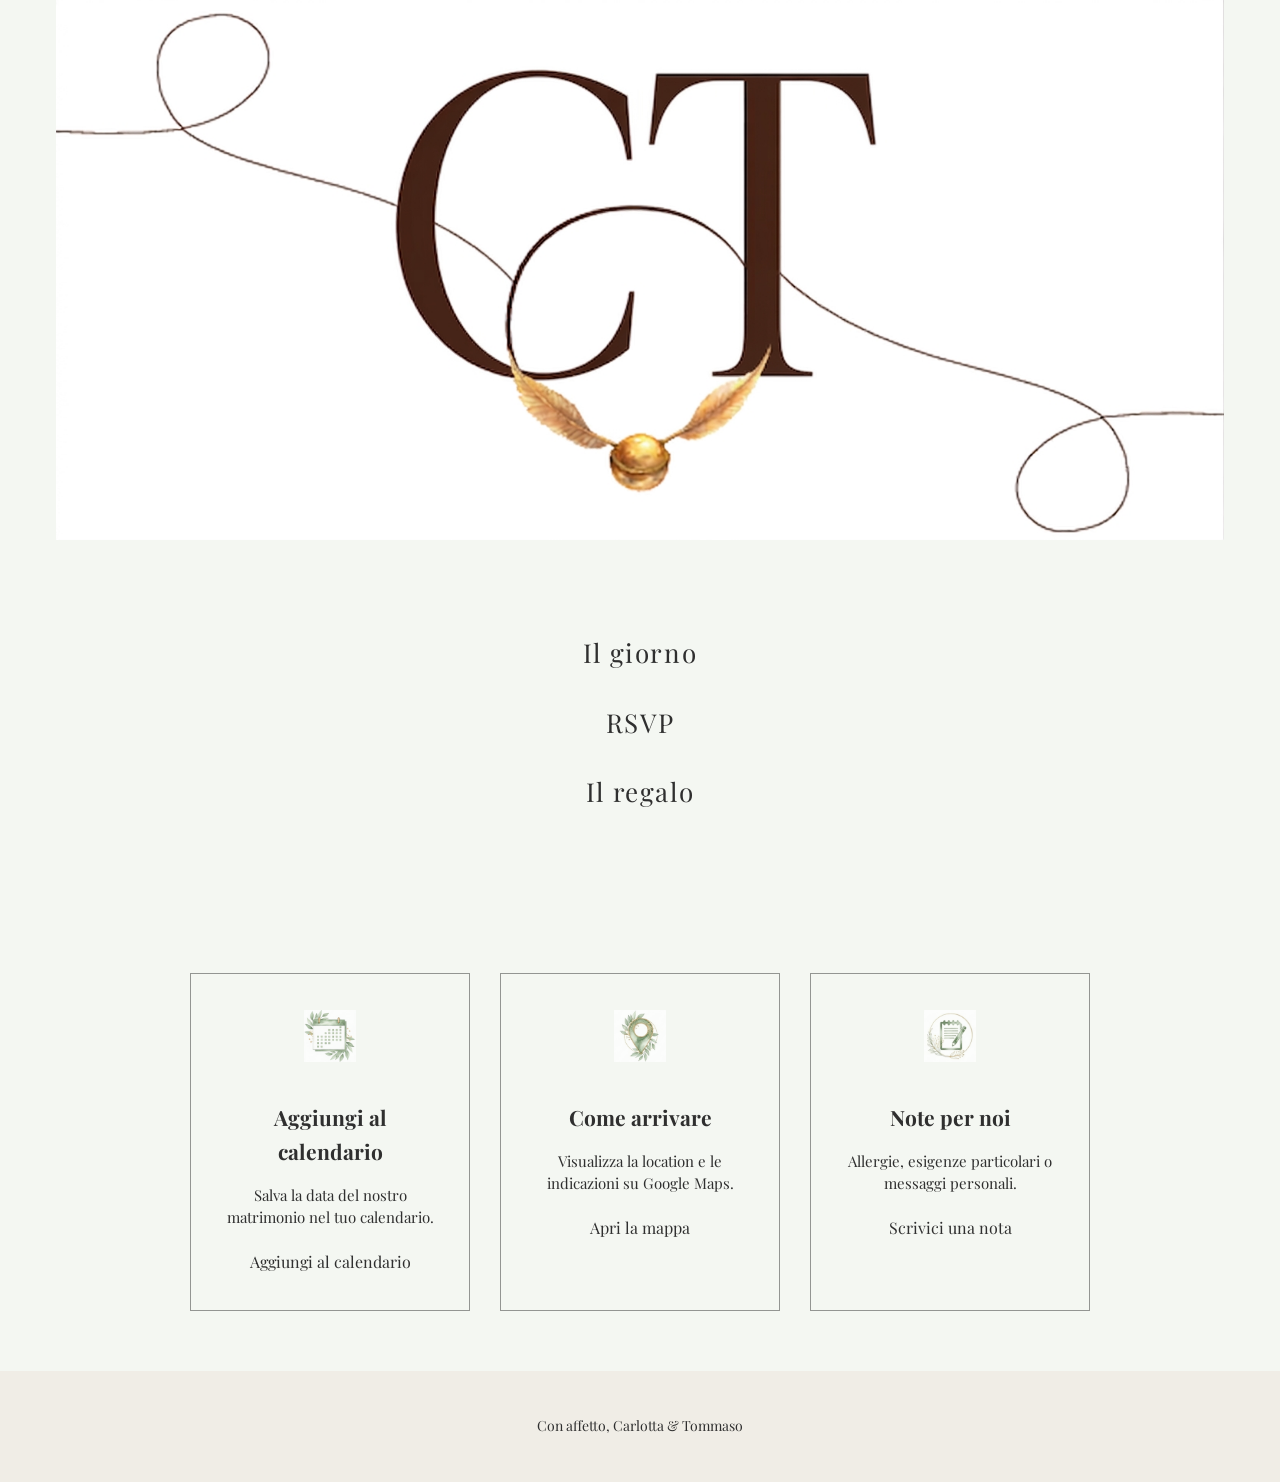
==== index.html @ 3ea98b72 "Update index.html" ====
<!DOCTYPE html>
<html lang="it">
<head>
  <meta charset="UTF-8">
  <title>Carlotta & Tommaso – Il nostro matrimonio</title>
  <link rel="preconnect" href="https://fonts.googleapis.com">
  <link rel="preconnect" href="https://fonts.gstatic.com" crossorigin>
  <link href="https://fonts.googleapis.com/css2?family=Playfair+Display:wght@400;500&display=swap" rel="stylesheet">
  <meta name="viewport" content="width=device-width, initial-scale=1.0">
  <link rel="stylesheet" href="style.css">
</head>
<body>

  <!-- INTESTAZIONE CON LOGO -->
  <header class="header">
    <img src="Logotemp.jpg" alt="Logo" class="header-image">
  </header>

  <!-- INDICE DEL SITO -->
  <main class="home-index">
    <nav>
      <ul>
        <li><a href="evento.html">Il giorno</a></li>
        <li><a href="rsvp.html">RSVP</a></li>
        <li><a href="regalo.html">Il regalo</a></li>
      </ul>
    </nav>
  </main>

  <section class="info-cards">
  <div class="card">
  <img src="calendario.png" alt="Calendario" class="card-icon">

  <h3>Aggiungi al calendario</h3>
  <p>Salva la data del nostro matrimonio nel tuo calendario.</p>
  <a href="matrimonio.ics" target="_blank" class="card-link">
    Aggiungi al calendario
  </a>
</div>

  <div class="card">
    <img src="luogo.png" alt="Mappa" class="card-icon">
    <h3>Come arrivare</h3>
    <p>Visualizza la location e le indicazioni su Google Maps.</p>
    <a href="https://maps.app.goo.gl/1LUDcCnYyGX7gxTK9" target="_blank" class="card-link">
      Apri la mappa
    </a>
  </div>

  <div class="card">
    <img src="nota.png" alt="Note" class="card-icon">
    <h3>Note per noi</h3>
    <p>
      Allergie, esigenze particolari o messaggi personali.
    </p>
    <a href="https://docs.google.com/forms/d/e/1FAIpQLSdIt-i0WMD_kgFpXxeflceKLCI9ovgzytCkhIRUDU4pPfE-tQ/viewform?usp=publish-editor" class="card-link">Scrivici una nota</a>
  </div>
</section>
  
  <!-- FOOTER -->
  <footer>
    <p>Con affetto, Carlotta & Tommaso</p>
  </footer>

</body>
</html>
---- style.css ----
/* RESET E BASE */
body {
  margin: 0;
  padding: 0;
  font-family: 'Playfair Display', serif;
  background-color: #f4f7f2;
  color: #2f2f2f;
  line-height: 1.6;
  text-align: center;
}

/* HEADER */
.header {
  margin: 0;
  padding-bottom: 32px;
  width: 100%;
}

/* IMMAGINE HEADER RESPONSIVE */
.header-image {
  display: block;
  width: 100%;
  height: auto;
  max-width: 100%;
  max-height: 60vh;
  object-fit: contain;
}

@media (max-width: 768px) {
  .header-image {
    max-height: 35vh;
  }
}

/* HOME INDEX */
.home-index {
  max-width: 600px;
  margin: 0 auto;
  padding: 32px 20px 72px;
}

.home-index ul {
  list-style: none;
  padding: 0;
  margin: 0;
}

.home-index li {
  margin: 28px 0;
}

.home-index a {
  font-size: 26px;
  text-decoration: none;
  color: #2f2f2f;
  letter-spacing: 1.6px;
  transition: color 0.2s ease, opacity 0.2s ease;
}

.home-index a:hover {
  opacity: 0.7;
  color: #7a6f5b;
}

/* INFO CARDS */
.info-cards {
  display: flex;
  justify-content: center;
  gap: 30px;
  padding: 60px 20px;
  max-width: 1000px;
  margin: 0 auto;
}

.card {
  background-color: #f4f7f2;
  border: 1px solid rgba(0, 0, 0, 0.4);
  padding: 36px 28px;
  max-width: 280px;
  box-sizing: border-box;
}

.card h3 {
  font-size: 21px;
  margin-bottom: 12px;
}

.card p {
  font-size: 15px;
  line-height: 1.5;
  margin-bottom: 20px;
}

.card-link {
  font-size: 16px;
  text-decoration: none;
  color: #2f2f2f;
}

.card-link:hover {
  color: #7a6f5b;
  text-decoration: underline;
}

/* ICONE */
.card-icon {
  width: 52px;
  margin-bottom: 12px;
  opacity: 0.75;
}

@media (max-width: 800px) {
  .info-cards {
    flex-direction: column;
    align-items: center;
  }
}

/* PAGINE INTERNE */
.page-header {
  padding: 20px;
}

.page-header a {
  font-size: 14px;
  text-decoration: none;
  color: #2f2f2f;
}

.page-header a:hover {
  text-decoration: underline;
}

.page-content {
  max-width: 700px;
  margin: 0 auto;
  padding: 48px 20px 80px;
}

.page-content h1 {
  font-size: 38px;
  margin-bottom: 48px;
}

/* EVENTO */
.event-section {
  margin-bottom: 56px;
}

.event-date {
  font-size: 20px;
  letter-spacing: 1px;
}

.event-section h2 {
  font-size: 26px;
}

/* RSVP */
.rsvp-box {
  margin-top: 48px;
}

.rsvp-box iframe {
  border: none;
  margin-top: 12px;
}

/* FOOTER */
footer {
  background-color: #f0ede6;
  padding: 30px 20px;
  font-size: 14px;
}

/* HEADER UNIFICATO */
.site-header {
  margin: 0;
  padding: 0;
  width: 100%;
}

.site-header a {
  display: block;
}

/* IMMAGINE HEADER */
.site-header img {
  display: block;
  width: 100%;
  height: auto;
  max-height: 60vh;
  object-fit: contain;
}

@media (max-width: 768px) {
  .site-header img {
    max-height: 35vh;
  }
}

/* FOOTER UNIFICATO */
.site-footer {
  background-color: #f4f7f2;
  padding: 32px 20px;
  font-size: 14px;
  text-align: center;
}

/* SEPARATORI ELEGANTI */
.divider {
  width: 60px;
  height: 1px;
  background-color: rgba(0, 0, 0, 0.08);
  margin: 48px auto;
}

/* EVENTO - RITMO MIGLIORATO */
.event-date {
  font-size: 20px;
  letter-spacing: 1px;
  margin-bottom: 48px;
}

.event-section h2 {
  font-size: 26px;
  margin-bottom: 16px;
}

.event-section p {
  font-size: 16px;
  line-height: 1.6;
}
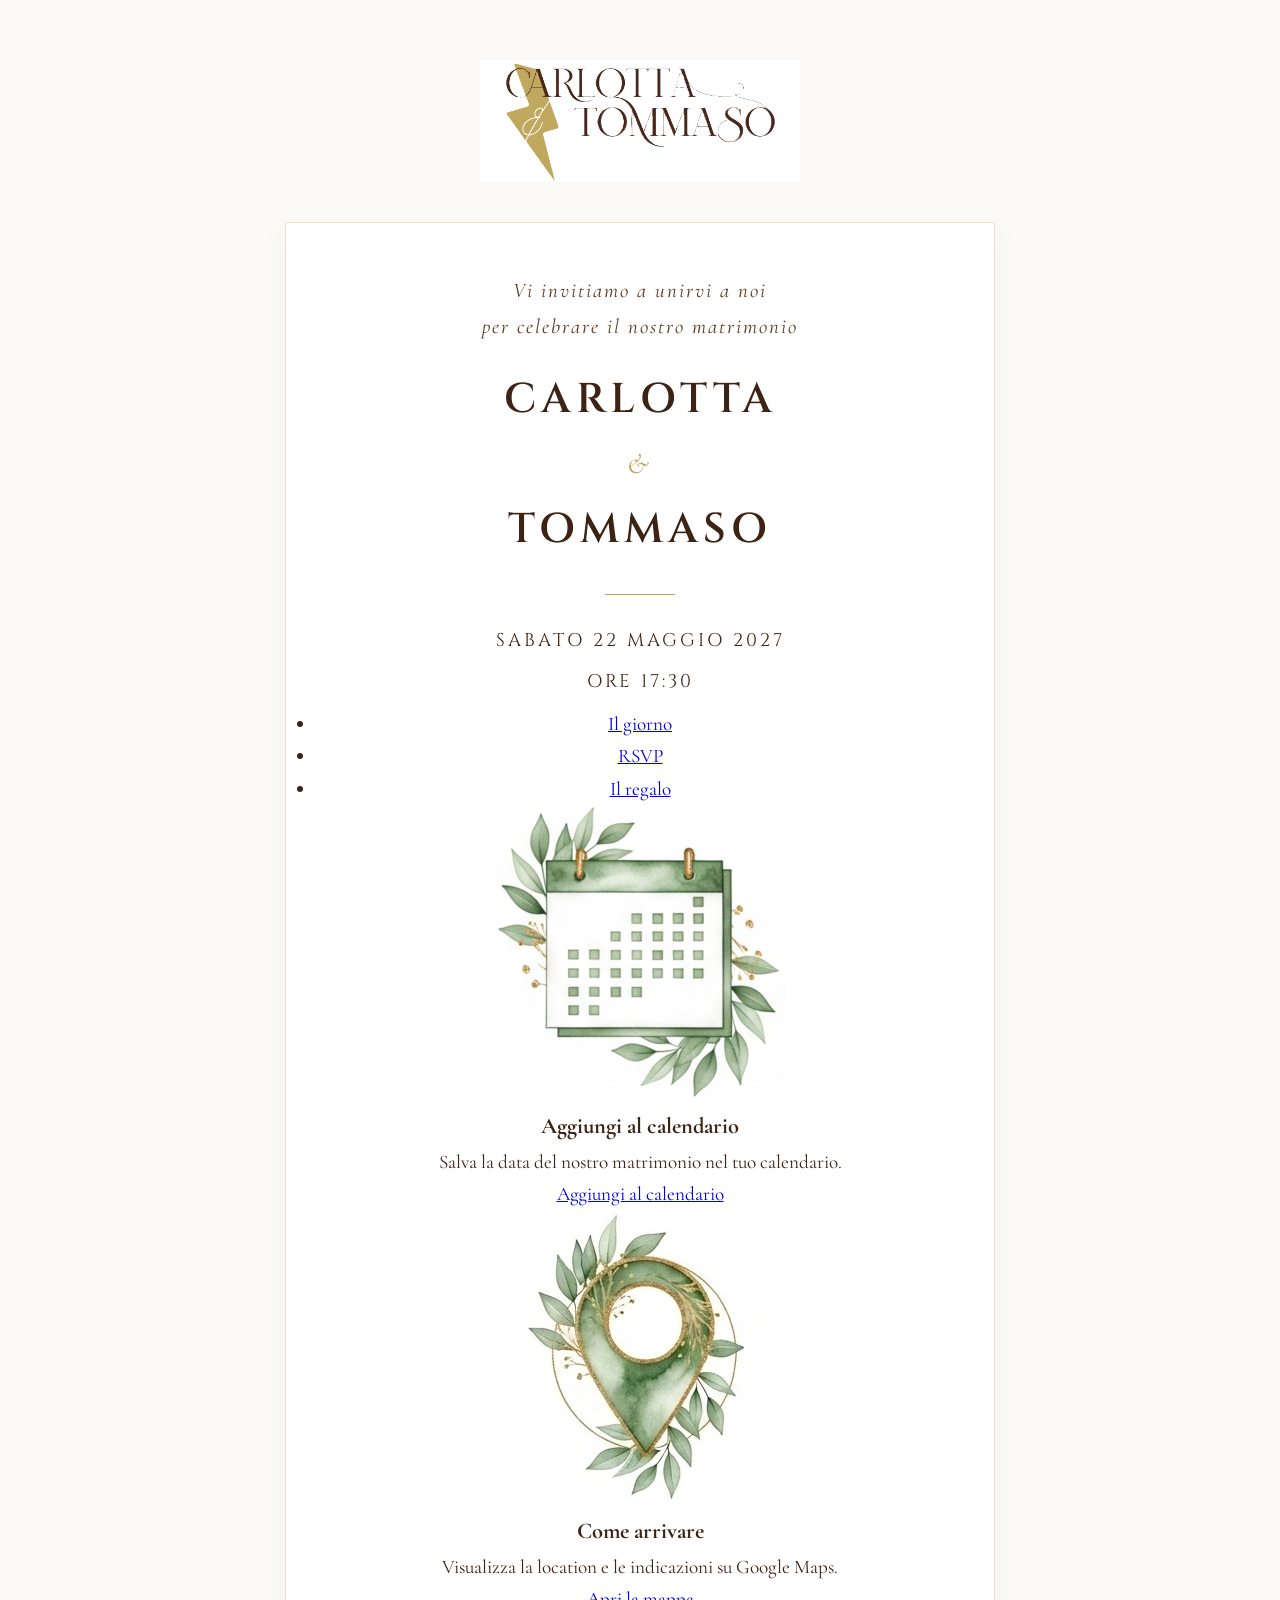
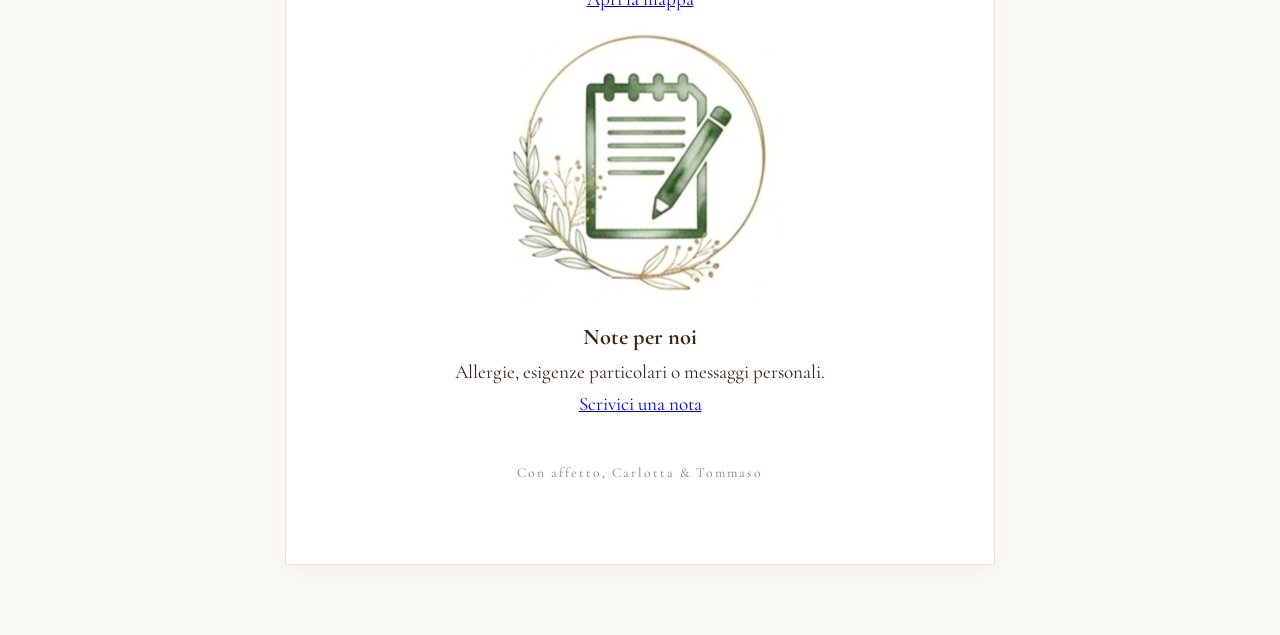
==== commit 31105431: "Update index.html" ====
--- a/index.html
+++ b/index.html
@@ -2,20 +2,36 @@
 <html lang="it">
 <head>
   <meta charset="UTF-8">
+  <meta name="viewport" content="width=device-width, initial-scale=1.0">
   <title>Carlotta & Tommaso – Il nostro matrimonio</title>
-  <link rel="preconnect" href="https://fonts.googleapis.com">
-  <link rel="preconnect" href="https://fonts.gstatic.com" crossorigin>
-  <link href="https://fonts.googleapis.com/css2?family=Playfair+Display:wght@400;500&display=swap" rel="stylesheet">
-  <meta name="viewport" content="width=device-width, initial-scale=1.0">
   <link rel="stylesheet" href="style.css">
 </head>
 <body>
 
-  <!-- INTESTAZIONE CON LOGO -->
-  <header class="header">
-    <img src="Logotemp.jpg" alt="Logo" class="header-image">
-  </header>
+  <div class="container">
+    <!-- Header con Logo Monogramma -->
+    <header>
+      <div class="logo-container">
+        <img src="logo-ct.png" alt="Logo Carlotta e Tommaso">
+      </div>
+    </header>
 
+    <!-- Scheda Partecipazione -->
+    <main class="invitation-card">
+      <p class="invitation-subtitle">Vi invitiamo a unirvi a noi<br>per celebrare il nostro matrimonio</p>
+      
+      <h1 class="names-heading">
+        CARLOTTA
+        <span class="ampersand">&</span>
+        TOMMASO
+      </h1>
+
+      <div class="divider"></div>
+
+      <div class="event-details">
+        <p class="date-time">Sabato 22 Maggio 2027</p>
+        <p class="date-time">Ore 17:30</p>
+        
   <!-- INDICE DEL SITO -->
   <main class="home-index">
     <nav>
--- a/style.css
+++ b/style.css
@@ -1,233 +1,183 @@
-/* RESET E BASE */
-body {
+/* Importazione dei font eleganti dalla partecipazione */
+@import url('https://fonts.googleapis.com/css2?family=Cinzel:wght@400;600;700&family=Cormorant+Garamond:ital,wght@0,300;0,400;0,600;1,400&display=swap');
+
+:root {
+  --color-primary: #3D2314;     /* Marrone Moka scuro */
+  --color-secondary: #5C3A21;   /* Marrone tonalità media */
+  --color-accent: #C5A059;      /* Dettaglio dorato */
+  --color-bg: #FCFAF7;          /* Sfondo panna/caldo */
+  --color-white: #FFFFFF;
+  --font-serif-header: 'Cinzel', serif;
+  --font-serif-body: 'Cormorant Garamond', serif;
+}
+
+* {
   margin: 0;
   padding: 0;
-  font-family: 'Playfair Display', serif;
-  background-color: #f4f7f2;
-  color: #2f2f2f;
-  line-height: 1.6;
-  text-align: center;
+  box-sizing: border-box;
 }
 
-/* HEADER */
-.header {
-  margin: 0;
-  padding-bottom: 32px;
-  width: 100%;
+body {
+  background-color: var(--color-bg);
+  color: var(--color-primary);
+  font-family: var(--font-serif-body);
+  font-size: 1.2rem;
+  line-height: 1.7;
+  text-align: center;
+  padding: 20px 10px;
 }
 
-/* IMMAGINE HEADER RESPONSIVE */
-.header-image {
-  display: block;
+.container {
+  max-width: 750px;
+  margin: 0 auto;
+  padding: 20px;
+}
+
+/* Header & Logo */
+header {
+  padding: 20px 0;
+}
+
+.logo-container img {
+  max-width: 320px;
   width: 100%;
   height: auto;
-  max-width: 100%;
-  max-height: 60vh;
-  object-fit: contain;
-}
-
-@media (max-width: 768px) {
-  .header-image {
-    max-height: 35vh;
-  }
-}
-
-/* HOME INDEX */
-.home-index {
-  max-width: 600px;
-  margin: 0 auto;
-  padding: 32px 20px 72px;
-}
-
-.home-index ul {
-  list-style: none;
-  padding: 0;
-  margin: 0;
-}
-
-.home-index li {
-  margin: 28px 0;
-}
-
-.home-index a {
-  font-size: 26px;
-  text-decoration: none;
-  color: #2f2f2f;
-  letter-spacing: 1.6px;
-  transition: color 0.2s ease, opacity 0.2s ease;
-}
-
-.home-index a:hover {
-  opacity: 0.7;
-  color: #7a6f5b;
-}
-
-/* INFO CARDS */
-.info-cards {
-  display: flex;
-  justify-content: center;
-  gap: 30px;
-  padding: 60px 20px;
-  max-width: 1000px;
+  display: block;
   margin: 0 auto;
 }
 
-.card {
-  background-color: #f4f7f2;
-  border: 1px solid rgba(0, 0, 0, 0.4);
-  padding: 36px 28px;
-  max-width: 280px;
-  box-sizing: border-box;
+/* Sezione Invito */
+.invitation-card {
+  background: var(--color-white);
+  border: 1px solid rgba(197, 160, 89, 0.3);
+  padding: 50px 30px;
+  box-shadow: 0 8px 25px rgba(61, 35, 20, 0.05);
+  margin: 20px 0 30px 0;
 }
 
-.card h3 {
-  font-size: 21px;
-  margin-bottom: 12px;
+.invitation-subtitle {
+  font-size: 1.3rem;
+  letter-spacing: 2px;
+  color: var(--color-secondary);
+  margin-bottom: 20px;
+  font-style: italic;
 }
 
-.card p {
-  font-size: 15px;
-  line-height: 1.5;
-  margin-bottom: 20px;
+.names-heading {
+  font-family: var(--font-serif-header);
+  font-size: 2.6rem;
+  font-weight: 600;
+  letter-spacing: 5px;
+  color: var(--color-primary);
+  text-transform: uppercase;
+  margin: 15px 0;
 }
 
-.card-link {
-  font-size: 16px;
-  text-decoration: none;
-  color: #2f2f2f;
+.names-heading .ampersand {
+  display: block;
+  font-family: var(--font-serif-body);
+  font-size: 1.8rem;
+  font-weight: 400;
+  color: var(--color-accent);
+  margin: 5px 0;
+  font-style: italic;
 }
 
-.card-link:hover {
-  color: #7a6f5b;
-  text-decoration: underline;
+.divider {
+  width: 70px;
+  height: 1px;
+  background-color: var(--color-accent);
+  margin: 30px auto;
 }
 
-/* ICONE */
-.card-icon {
-  width: 52px;
-  margin-bottom: 12px;
-  opacity: 0.75;
+/* Dettagli Evento */
+.event-details {
+  margin: 30px 0;
 }
 
-@media (max-width: 800px) {
-  .info-cards {
-    flex-direction: column;
-    align-items: center;
-  }
+.date-time {
+  font-family: var(--font-serif-header);
+  font-size: 1.15rem;
+  letter-spacing: 3px;
+  text-transform: uppercase;
+  color: var(--color-primary);
+  margin-bottom: 10px;
 }
 
-/* PAGINE INTERNE */
-.page-header {
-  padding: 20px;
+.label-presso {
+  margin-top: 25px;
+  letter-spacing: 3px;
+  font-size: 0.9rem;
+  color: var(--color-secondary);
 }
 
-.page-header a {
-  font-size: 14px;
-  text-decoration: none;
-  color: #2f2f2f;
+.location-name {
+  font-family: var(--font-serif-header);
+  font-size: 1.4rem;
+  letter-spacing: 2px;
+  font-weight: 600;
+  color: var(--color-primary);
+  margin-top: 5px;
 }
 
-.page-header a:hover {
-  text-decoration: underline;
+.location-address {
+  font-size: 1.1rem;
+  color: var(--color-secondary);
+  font-style: italic;
 }
 
-.page-content {
-  max-width: 700px;
-  margin: 0 auto;
-  padding: 48px 20px 80px;
+.reception-note {
+  margin-top: 25px;
+  font-size: 1.1rem;
+  letter-spacing: 1px;
+  color: var(--color-secondary);
 }
 
-.page-content h1 {
-  font-size: 38px;
-  margin-bottom: 48px;
+/* Sezione RSVP */
+.rsvp-section {
+  background-color: var(--color-white);
+  border: 1px solid rgba(197, 160, 89, 0.3);
+  padding: 35px 25px;
 }
 
-/* EVENTO */
-.event-section {
-  margin-bottom: 56px;
+.rsvp-title {
+  font-family: var(--font-serif-header);
+  font-size: 1.4rem;
+  letter-spacing: 4px;
+  color: var(--color-primary);
+  margin-bottom: 10px;
 }
 
-.event-date {
-  font-size: 20px;
-  letter-spacing: 1px;
+.rsvp-deadline {
+  font-family: var(--font-serif-header);
+  font-size: 0.95rem;
+  letter-spacing: 2px;
+  color: var(--color-secondary);
+  margin-bottom: 25px;
 }
 
-.event-section h2 {
-  font-size: 26px;
+.btn-rsvp {
+  display: inline-block;
+  background-color: var(--color-primary);
+  color: var(--color-white);
+  font-family: var(--font-serif-header);
+  font-size: 0.9rem;
+  letter-spacing: 3px;
+  text-transform: uppercase;
+  padding: 14px 30px;
+  text-decoration: none;
+  transition: all 0.3s ease;
+  border: 1px solid var(--color-primary);
 }
 
-/* RSVP */
-.rsvp-box {
-  margin-top: 48px;
+.btn-rsvp:hover {
+  background-color: transparent;
+  color: var(--color-primary);
 }
 
-.rsvp-box iframe {
-  border: none;
-  margin-top: 12px;
+footer {
+  margin-top: 40px;
+  font-size: 0.85rem;
+  color: rgba(61, 35, 20, 0.6);
+  letter-spacing: 2px;
 }
-
-/* FOOTER */
-footer {
-  background-color: #f0ede6;
-  padding: 30px 20px;
-  font-size: 14px;
-}
-
-/* HEADER UNIFICATO */
-.site-header {
-  margin: 0;
-  padding: 0;
-  width: 100%;
-}
-
-.site-header a {
-  display: block;
-}
-
-/* IMMAGINE HEADER */
-.site-header img {
-  display: block;
-  width: 100%;
-  height: auto;
-  max-height: 60vh;
-  object-fit: contain;
-}
-
-@media (max-width: 768px) {
-  .site-header img {
-    max-height: 35vh;
-  }
-}
-
-/* FOOTER UNIFICATO */
-.site-footer {
-  background-color: #f4f7f2;
-  padding: 32px 20px;
-  font-size: 14px;
-  text-align: center;
-}
-
-/* SEPARATORI ELEGANTI */
-.divider {
-  width: 60px;
-  height: 1px;
-  background-color: rgba(0, 0, 0, 0.08);
-  margin: 48px auto;
-}
-
-/* EVENTO - RITMO MIGLIORATO */
-.event-date {
-  font-size: 20px;
-  letter-spacing: 1px;
-  margin-bottom: 48px;
-}
-
-.event-section h2 {
-  font-size: 26px;
-  margin-bottom: 16px;
-}
-
-.event-section p {
-  font-size: 16px;
-  line-height: 1.6;
-}
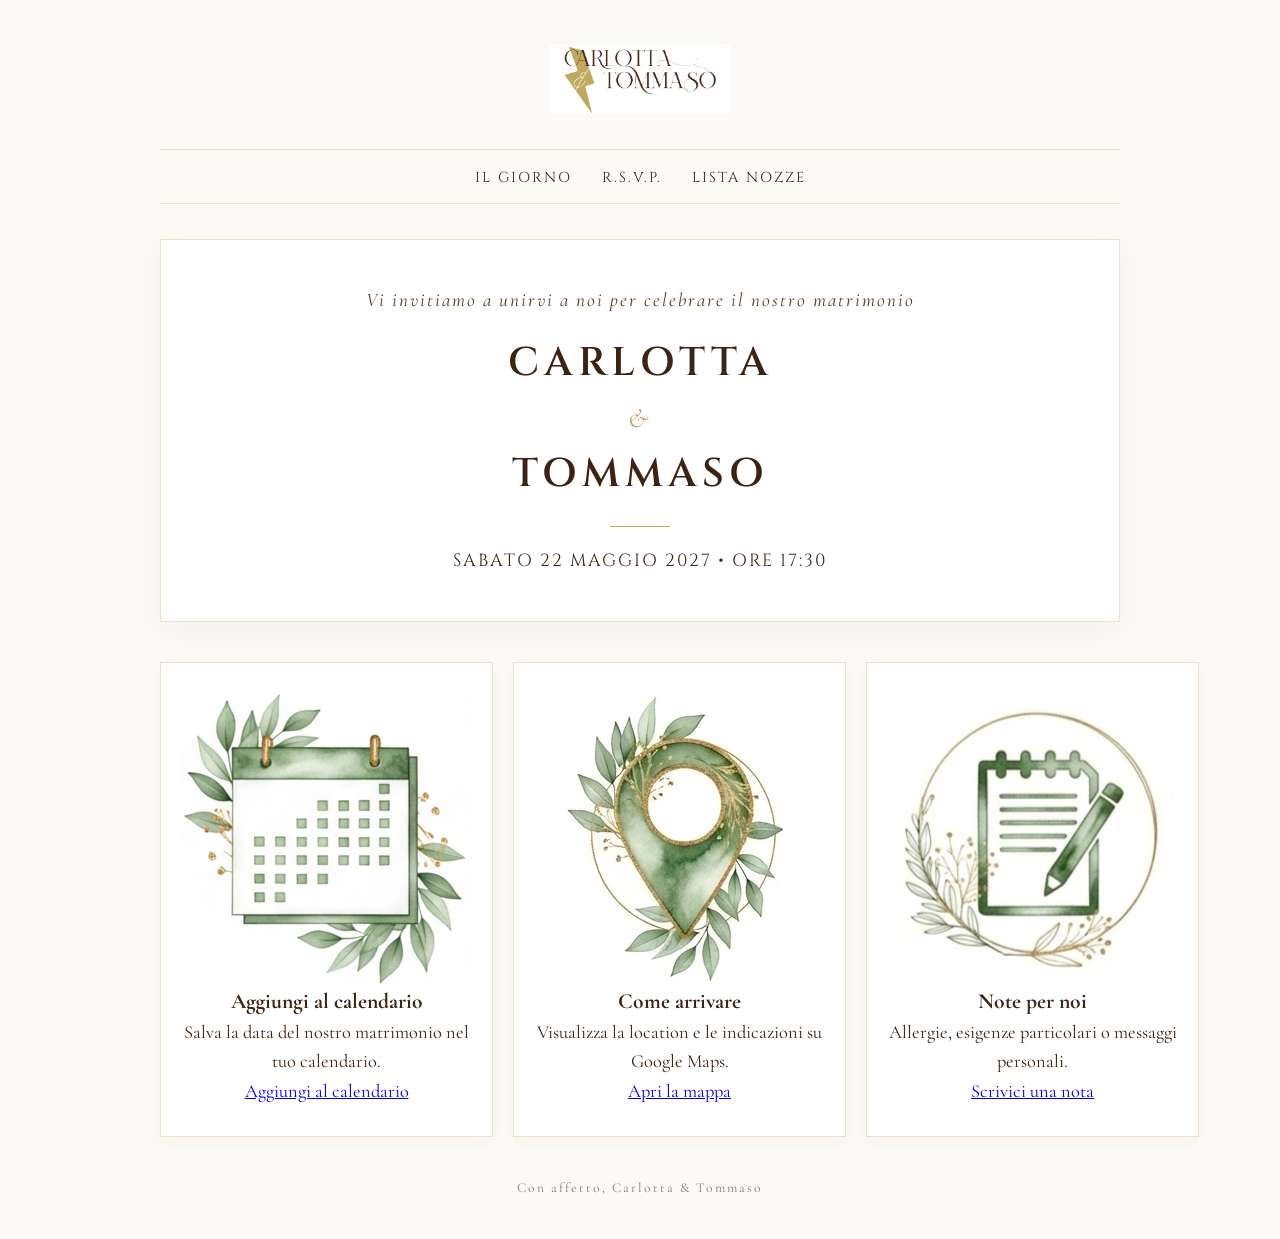
==== commit 5e28ccaa: "Update index.html" ====
--- a/index.html
+++ b/index.html
@@ -9,16 +9,26 @@
 <body>
 
   <div class="container">
-    <!-- Header con Logo Monogramma -->
+    
+    <!-- Header con Logo Ridimensionato -->
     <header>
       <div class="logo-container">
         <img src="logo-ct.png" alt="Logo Carlotta e Tommaso">
       </div>
     </header>
 
-    <!-- Scheda Partecipazione -->
-    <main class="invitation-card">
-      <p class="invitation-subtitle">Vi invitiamo a unirvi a noi<br>per celebrare il nostro matrimonio</p>
+    <!-- Navigazione Orizzontale Senza Elenco Puntato -->
+    <nav>
+      <ul class="nav-links">
+        <li><a href="evento.html">Il giorno</a></li>
+        <li><a href="rsvp.html">R.S.V.P.</a></li>
+        <li><a href="regalo.html">Lista Nozze</a></li>
+      </ul>
+    </nav>
+
+    <!-- Scheda Principale Partecipazione -->
+    <main id="invito" class="invitation-card">
+      <p class="invitation-subtitle">Vi invitiamo a unirvi a noi per celebrare il nostro matrimonio</p>
       
       <h1 class="names-heading">
         CARLOTTA
@@ -29,21 +39,12 @@
       <div class="divider"></div>
 
       <div class="event-details">
-        <p class="date-time">Sabato 22 Maggio 2027</p>
-        <p class="date-time">Ore 17:30</p>
-        
-  <!-- INDICE DEL SITO -->
-  <main class="home-index">
-    <nav>
-      <ul>
-        <li><a href="evento.html">Il giorno</a></li>
-        <li><a href="rsvp.html">RSVP</a></li>
-        <li><a href="regalo.html">Il regalo</a></li>
-      </ul>
-    </nav>
-  </main>
+        <p class="date-time">Sabato 22 Maggio 2027 • Ore 17:30</p>
+      </div>
+    </main>
 
-  <section class="info-cards">
+    <!-- Tre Schede Affiancate -->
+    <section class="cards-grid">
   <div class="card">
   <img src="calendario.png" alt="Calendario" class="card-icon">
 
--- a/style.css
+++ b/style.css
@@ -1,5 +1,5 @@
-/* Importazione dei font eleganti dalla partecipazione */
-@import url('https://fonts.googleapis.com/css2?family=Cinzel:wght@400;600;700&family=Cormorant+Garamond:ital,wght@0,300;0,400;0,600;1,400&display=swap');
+/* Importazione dei font dalla partecipazione */
+@import url('https://fonts.googleapis.com/css2?family=Cinzel:wght@400;500;600;700&family=Cormorant+Garamond:ital,wght@0,300;0,400;0,600;1,400&display=swap');
 
 :root {
   --color-primary: #3D2314;     /* Marrone Moka scuro */
@@ -21,163 +21,194 @@
   background-color: var(--color-bg);
   color: var(--color-primary);
   font-family: var(--font-serif-body);
-  font-size: 1.2rem;
-  line-height: 1.7;
+  font-size: 1.15rem;
+  line-height: 1.6;
   text-align: center;
-  padding: 20px 10px;
+  padding: 0;
 }
 
 .container {
-  max-width: 750px;
+  max-width: 1000px;
   margin: 0 auto;
   padding: 20px;
 }
 
-/* Header & Logo */
+/* 1. Header con dimensioni corrette */
 header {
-  padding: 20px 0;
+  padding: 25px 0 15px 0;
 }
 
 .logo-container img {
-  max-width: 320px;
+  max-width: 180px; /* Dimensione ideale e proporzionata per l'header */
   width: 100%;
   height: auto;
   display: block;
   margin: 0 auto;
 }
 
-/* Sezione Invito */
+/* 2. Menu di Navigazione Orizzontale (Senza elenco puntato) */
+nav {
+  margin: 20px 0 35px 0;
+  border-top: 1px solid rgba(197, 160, 89, 0.25);
+  border-bottom: 1px solid rgba(197, 160, 89, 0.25);
+  padding: 12px 0;
+}
+
+.nav-links {
+  list-style: none; /* Rimuove i pallini/punti dell'elenco */
+  display: flex;
+  justify-content: center;
+  align-items: center;
+  gap: 30px;
+  flex-wrap: wrap;
+}
+
+.nav-links li a {
+  font-family: var(--font-serif-header);
+  font-size: 0.9rem;
+  letter-spacing: 2px;
+  text-transform: uppercase;
+  color: var(--color-primary);
+  text-decoration: none;
+  transition: color 0.3s ease;
+}
+
+.nav-links li a:hover {
+  color: var(--color-accent);
+}
+
+/* Sezione Invito Principale */
 .invitation-card {
   background: var(--color-white);
   border: 1px solid rgba(197, 160, 89, 0.3);
-  padding: 50px 30px;
-  box-shadow: 0 8px 25px rgba(61, 35, 20, 0.05);
-  margin: 20px 0 30px 0;
+  padding: 45px 25px;
+  box-shadow: 0 8px 25px rgba(61, 35, 20, 0.04);
+  margin-bottom: 40px;
 }
 
 .invitation-subtitle {
-  font-size: 1.3rem;
+  font-size: 1.2rem;
   letter-spacing: 2px;
   color: var(--color-secondary);
-  margin-bottom: 20px;
+  margin-bottom: 15px;
   font-style: italic;
 }
 
 .names-heading {
   font-family: var(--font-serif-header);
-  font-size: 2.6rem;
+  font-size: 2.5rem;
   font-weight: 600;
   letter-spacing: 5px;
   color: var(--color-primary);
   text-transform: uppercase;
-  margin: 15px 0;
+  margin: 10px 0;
 }
 
 .names-heading .ampersand {
   display: block;
   font-family: var(--font-serif-body);
-  font-size: 1.8rem;
+  font-size: 1.7rem;
   font-weight: 400;
   color: var(--color-accent);
-  margin: 5px 0;
+  margin: 2px 0;
   font-style: italic;
 }
 
 .divider {
-  width: 70px;
+  width: 60px;
   height: 1px;
   background-color: var(--color-accent);
-  margin: 30px auto;
-}
-
-/* Dettagli Evento */
-.event-details {
-  margin: 30px 0;
+  margin: 20px auto;
 }
 
 .date-time {
   font-family: var(--font-serif-header);
-  font-size: 1.15rem;
-  letter-spacing: 3px;
-  text-transform: uppercase;
-  color: var(--color-primary);
-  margin-bottom: 10px;
-}
-
-.label-presso {
-  margin-top: 25px;
-  letter-spacing: 3px;
-  font-size: 0.9rem;
-  color: var(--color-secondary);
-}
-
-.location-name {
-  font-family: var(--font-serif-header);
-  font-size: 1.4rem;
-  letter-spacing: 2px;
-  font-weight: 600;
-  color: var(--color-primary);
-  margin-top: 5px;
-}
-
-.location-address {
   font-size: 1.1rem;
-  color: var(--color-secondary);
-  font-style: italic;
-}
-
-.reception-note {
-  margin-top: 25px;
-  font-size: 1.1rem;
-  letter-spacing: 1px;
-  color: var(--color-secondary);
-}
-
-/* Sezione RSVP */
-.rsvp-section {
+  letter-spacing: 2px;
+  text-transform: uppercase;
+  color: var(--color-primary);
+}
+
+/* 3. Griglia a tre Schede Affiancate */
+.cards-grid {
+  display: grid;
+  grid-template-columns: repeat(3, 1fr); /* 3 colonne affiancate su schermi medio-grandi */
+  gap: 20px;
+  margin-bottom: 40px;
+}
+
+.card {
   background-color: var(--color-white);
   border: 1px solid rgba(197, 160, 89, 0.3);
-  padding: 35px 25px;
-}
-
-.rsvp-title {
-  font-family: var(--font-serif-header);
-  font-size: 1.4rem;
-  letter-spacing: 4px;
-  color: var(--color-primary);
-  margin-bottom: 10px;
-}
-
-.rsvp-deadline {
-  font-family: var(--font-serif-header);
-  font-size: 0.95rem;
-  letter-spacing: 2px;
+  padding: 30px 20px;
+  box-shadow: 0 5px 15px rgba(61, 35, 20, 0.03);
+  display: flex;
+  flex-direction: column;
+  justify-content: space-between;
+  align-items: center;
+  transition: transform 0.3s ease, box-shadow 0.3s ease;
+}
+
+.card:hover {
+  transform: translateY(-4px);
+  box-shadow: 0 8px 20px rgba(61, 35, 20, 0.08);
+}
+
+.card-title {
+  font-family: var(--font-serif-header);
+  font-size: 1.15rem;
+  letter-spacing: 2px;
+  color: var(--color-primary);
+  margin-bottom: 15px;
+  text-transform: uppercase;
+}
+
+.card-content {
+  font-size: 1rem;
   color: var(--color-secondary);
-  margin-bottom: 25px;
-}
-
-.btn-rsvp {
+  margin-bottom: 20px;
+  flex-grow: 1;
+}
+
+.btn-card {
   display: inline-block;
   background-color: var(--color-primary);
   color: var(--color-white);
   font-family: var(--font-serif-header);
-  font-size: 0.9rem;
-  letter-spacing: 3px;
-  text-transform: uppercase;
-  padding: 14px 30px;
+  font-size: 0.8rem;
+  letter-spacing: 2px;
+  text-transform: uppercase;
+  padding: 10px 20px;
   text-decoration: none;
   transition: all 0.3s ease;
   border: 1px solid var(--color-primary);
 }
 
-.btn-rsvp:hover {
+.btn-card:hover {
   background-color: transparent;
   color: var(--color-primary);
 }
 
+/* Footer */
 footer {
   margin-top: 40px;
+  padding-bottom: 20px;
   font-size: 0.85rem;
   color: rgba(61, 35, 20, 0.6);
   letter-spacing: 2px;
 }
+
+/* Adattamento per dispositivi mobili */
+@media (max-width: 768px) {
+  .cards-grid {
+    grid-template-columns: 1fr; /* Le 3 schede si incolonnano sui telefoni */
+  }
+  
+  .nav-links {
+    gap: 15px;
+  }
+  
+  .names-heading {
+    font-size: 2rem;
+  }
+}
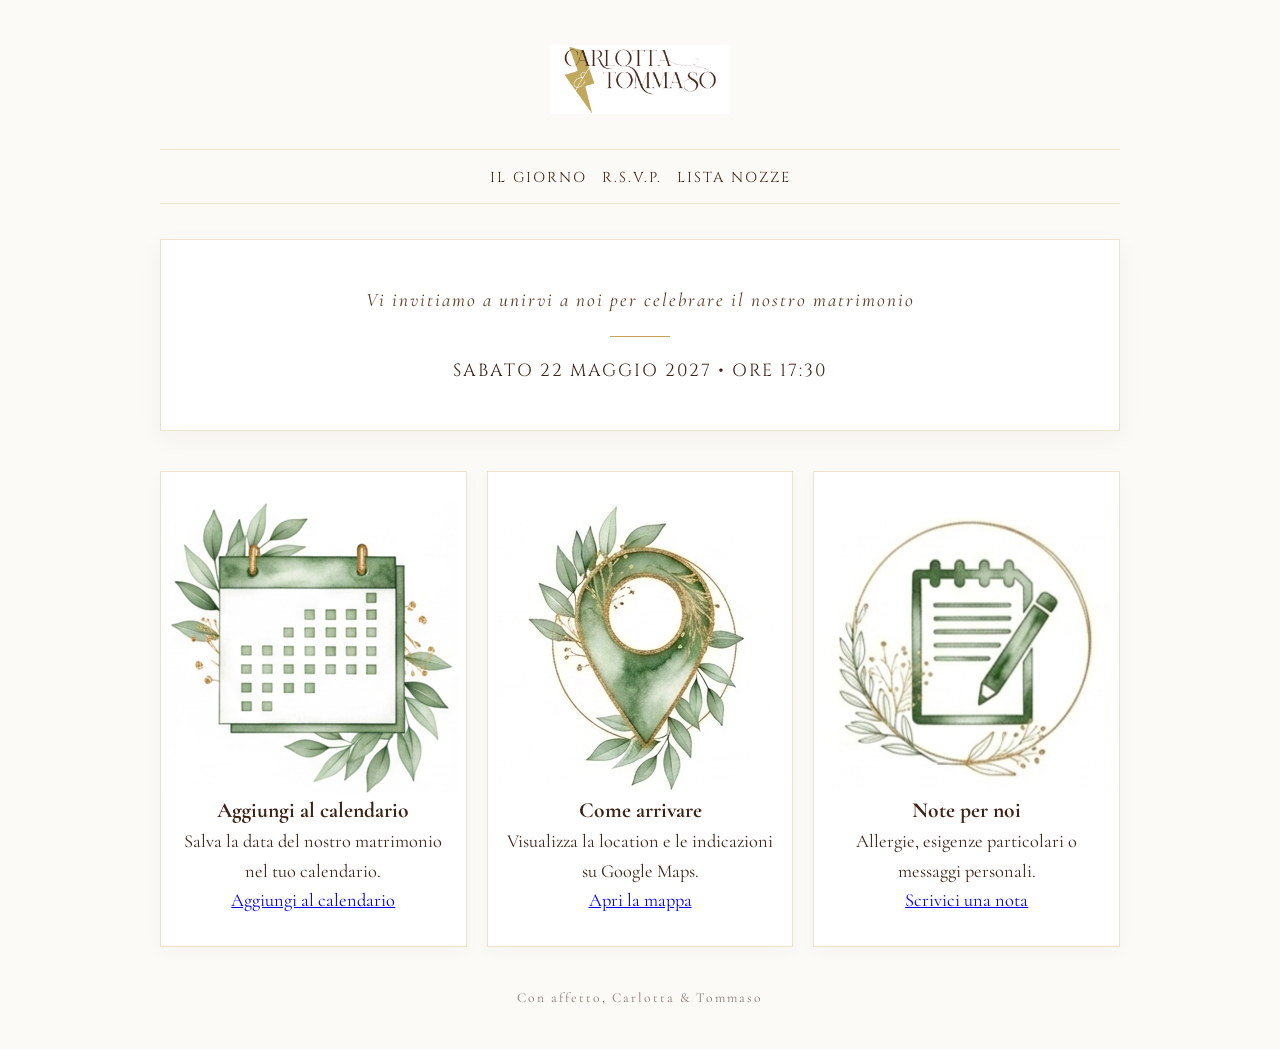
==== commit 1611719d: "Update index.html" ====
--- a/index.html
+++ b/index.html
@@ -30,12 +30,6 @@
     <main id="invito" class="invitation-card">
       <p class="invitation-subtitle">Vi invitiamo a unirvi a noi per celebrare il nostro matrimonio</p>
       
-      <h1 class="names-heading">
-        CARLOTTA
-        <span class="ampersand">&</span>
-        TOMMASO
-      </h1>
-
       <div class="divider"></div>
 
       <div class="event-details">
--- a/style.css
+++ b/style.css
@@ -129,18 +129,23 @@
   color: var(--color-primary);
 }
 
-/* 3. Griglia a tre Schede Affiancate */
+/* 3. Tre Schede Allineate Orizzontalmente */
 .cards-grid {
-  display: grid;
-  grid-template-columns: repeat(3, 1fr); /* 3 colonne affiancate su schermi medio-grandi */
+  display: flex; /* Forza l'allineamento orizzontale */
+  flex-direction: row;
+  justify-content: space-between;
+  align-items: stretch; /* Mantiene tutte e 3 le schede della stessa altezza */
   gap: 20px;
+  width: 100%;
   margin-bottom: 40px;
 }
 
 .card {
+  flex: 1; /* Ciascuna scheda occupa esattamente 1/3 dello spazio */
+  min-width: 0; /* Previene la rottura del layout su contenuti lunghi */
   background-color: var(--color-white);
   border: 1px solid rgba(197, 160, 89, 0.3);
-  padding: 30px 20px;
+  padding: 30px 15px;
   box-shadow: 0 5px 15px rgba(61, 35, 20, 0.03);
   display: flex;
   flex-direction: column;
@@ -156,7 +161,7 @@
 
 .card-title {
   font-family: var(--font-serif-header);
-  font-size: 1.15rem;
+  font-size: 1.05rem;
   letter-spacing: 2px;
   color: var(--color-primary);
   margin-bottom: 15px;
@@ -164,10 +169,13 @@
 }
 
 .card-content {
-  font-size: 1rem;
+  font-size: 0.95rem;
   color: var(--color-secondary);
   margin-bottom: 20px;
   flex-grow: 1;
+  display: flex;
+  flex-direction: column;
+  justify-content: center;
 }
 
 .btn-card {
@@ -175,18 +183,26 @@
   background-color: var(--color-primary);
   color: var(--color-white);
   font-family: var(--font-serif-header);
-  font-size: 0.8rem;
-  letter-spacing: 2px;
-  text-transform: uppercase;
-  padding: 10px 20px;
+  font-size: 0.75rem;
+  letter-spacing: 2px;
+  text-transform: uppercase;
+  padding: 10px 15px;
   text-decoration: none;
   transition: all 0.3s ease;
   border: 1px solid var(--color-primary);
+  white-space: nowrap;
 }
 
 .btn-card:hover {
   background-color: transparent;
   color: var(--color-primary);
+}
+
+/* Adattamento per schermi molto piccoli (Smartphone) */
+@media (max-width: 600px) {
+  .cards-grid {
+    flex-direction: column; /* Sugli schermi stretti dei telefoni si incolonnano per leggibilità */
+  }
 }
 
 /* Footer */
@@ -198,12 +214,7 @@
   letter-spacing: 2px;
 }
 
-/* Adattamento per dispositivi mobili */
-@media (max-width: 768px) {
-  .cards-grid {
-    grid-template-columns: 1fr; /* Le 3 schede si incolonnano sui telefoni */
-  }
-  
+
   .nav-links {
     gap: 15px;
   }
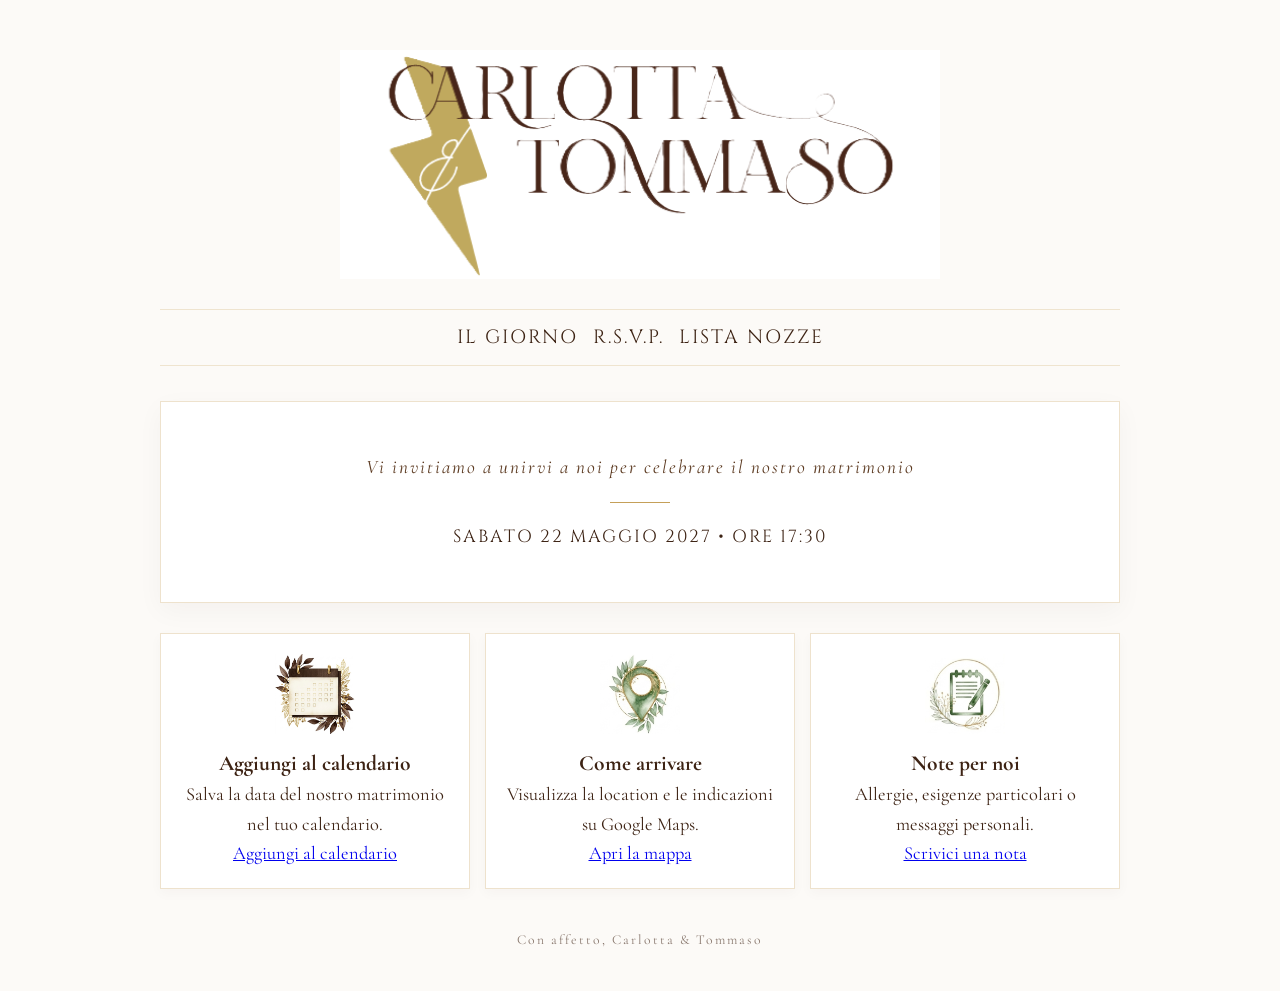
==== commit 5ea57b00: "Update index.html" ====
--- a/index.html
+++ b/index.html
@@ -40,7 +40,7 @@
     <!-- Tre Schede Affiancate -->
     <section class="cards-grid">
   <div class="card">
-  <img src="calendario.png" alt="Calendario" class="card-icon">
+  <img src="cale.png" alt="Calendario" class="card-icon">
 
   <h3>Aggiungi al calendario</h3>
   <p>Salva la data del nostro matrimonio nel tuo calendario.</p>
--- a/style.css
+++ b/style.css
@@ -27,19 +27,29 @@
   padding: 0;
 }
 
+/* Container principale */
 .container {
   max-width: 1000px;
   margin: 0 auto;
   padding: 20px;
-}
-
-/* 1. Header con dimensioni corrette */
+  width: 100%;
+}
+
+/* 1. Header & Logo Ingrandito */
 header {
-  padding: 25px 0 15px 0;
+  padding: 30px 0 10px 0;
+  width: 100%;
+}
+
+.logo-container {
+  display: flex;
+  justify-content: center;
+  align-items: center;
+  width: 100%;
 }
 
 .logo-container img {
-  max-width: 180px; /* Dimensione ideale e proporzionata per l'header */
+  max-width: 600px; /* Logo ingrandito per una visibilità ottimale */
   width: 100%;
   height: auto;
   display: block;
@@ -59,13 +69,13 @@
   display: flex;
   justify-content: center;
   align-items: center;
-  gap: 30px;
+  gap: 60px;
   flex-wrap: wrap;
 }
 
 .nav-links li a {
   font-family: var(--font-serif-header);
-  font-size: 0.9rem;
+  font-size: 1.2rem;
   letter-spacing: 2px;
   text-transform: uppercase;
   color: var(--color-primary);
@@ -77,13 +87,15 @@
   color: var(--color-accent);
 }
 
-/* Sezione Invito Principale */
+/* 2. Scheda Principale (Invito) - Correzione Allineamento */
 .invitation-card {
   background: var(--color-white);
   border: 1px solid rgba(197, 160, 89, 0.3);
-  padding: 45px 25px;
+  padding: 50px 30px;
   box-shadow: 0 8px 25px rgba(61, 35, 20, 0.04);
-  margin-bottom: 40px;
+  margin-bottom: 30px;
+  width: 100%; /* Si estende esattamente quanto la griglia sottostante */
+  box-sizing: border-box;
 }
 
 .invitation-subtitle {
@@ -129,34 +141,44 @@
   color: var(--color-primary);
 }
 
-/* 3. Tre Schede Allineate Orizzontalmente */
+/* 3. Griglia a Tre Schede - Perfettamente Allineata alla Scheda Principale */
 .cards-grid {
-  display: flex; /* Forza l'allineamento orizzontale */
+  display: flex;
   flex-direction: row;
   justify-content: space-between;
-  align-items: stretch; /* Mantiene tutte e 3 le schede della stessa altezza */
-  gap: 20px;
-  width: 100%;
-  margin-bottom: 40px;
+  align-items: stretch;
+  gap: 15px;
+  width: 100%; /* Stessa larghezza della scheda principale */
+  margin-bottom: 30px;
+  box-sizing: border-box;
 }
 
 .card {
-  flex: 1; /* Ciascuna scheda occupa esattamente 1/3 dello spazio */
-  min-width: 0; /* Previene la rottura del layout su contenuti lunghi */
+  flex: 1;
+  min-width: 0;
   background-color: var(--color-white);
   border: 1px solid rgba(197, 160, 89, 0.3);
-  padding: 30px 15px;
-  box-shadow: 0 5px 15px rgba(61, 35, 20, 0.03);
+  padding: 20px 15px;
+  box-shadow: 0 4px 12px rgba(61, 35, 20, 0.03);
   display: flex;
   flex-direction: column;
   justify-content: space-between;
   align-items: center;
+  box-sizing: border-box;
   transition: transform 0.3s ease, box-shadow 0.3s ease;
 }
 
 .card:hover {
   transform: translateY(-4px);
   box-shadow: 0 8px 20px rgba(61, 35, 20, 0.08);
+}
+
+/* Icone all'interno delle schede */
+.card-icon {
+  width: 80px; /* Dimensione contenuta per le icone */
+  height: 80px;
+  object-fit: contain;
+  margin-bottom: 12px;
 }
 
 .card-title {
@@ -184,9 +206,9 @@
   color: var(--color-white);
   font-family: var(--font-serif-header);
   font-size: 0.75rem;
-  letter-spacing: 2px;
-  text-transform: uppercase;
-  padding: 10px 15px;
+  letter-spacing: 1.5px;
+  text-transform: uppercase;
+  padding: 8px 14px;
   text-decoration: none;
   transition: all 0.3s ease;
   border: 1px solid var(--color-primary);
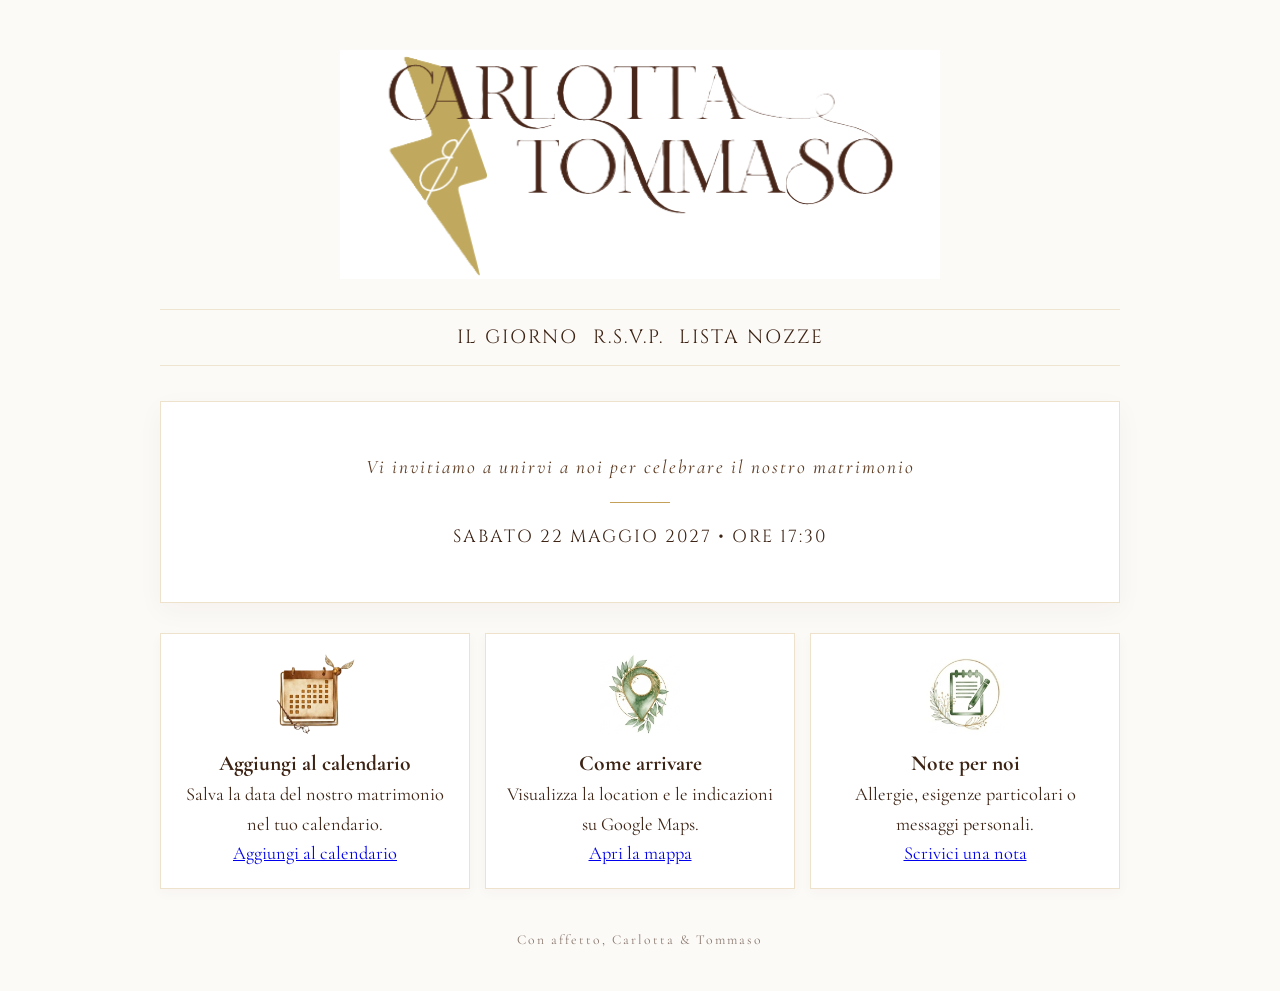
==== commit e58572da: "Update index.html" ====
--- a/index.html
+++ b/index.html
@@ -40,7 +40,7 @@
     <!-- Tre Schede Affiancate -->
     <section class="cards-grid">
   <div class="card">
-  <img src="cale.png" alt="Calendario" class="card-icon">
+  <img src="Calen.png" alt="Calendario" class="card-icon">
 
   <h3>Aggiungi al calendario</h3>
   <p>Salva la data del nostro matrimonio nel tuo calendario.</p>
--- a/style.css
+++ b/style.css
@@ -69,7 +69,7 @@
   display: flex;
   justify-content: center;
   align-items: center;
-  gap: 60px;
+  gap: 120px;
   flex-wrap: wrap;
 }
 
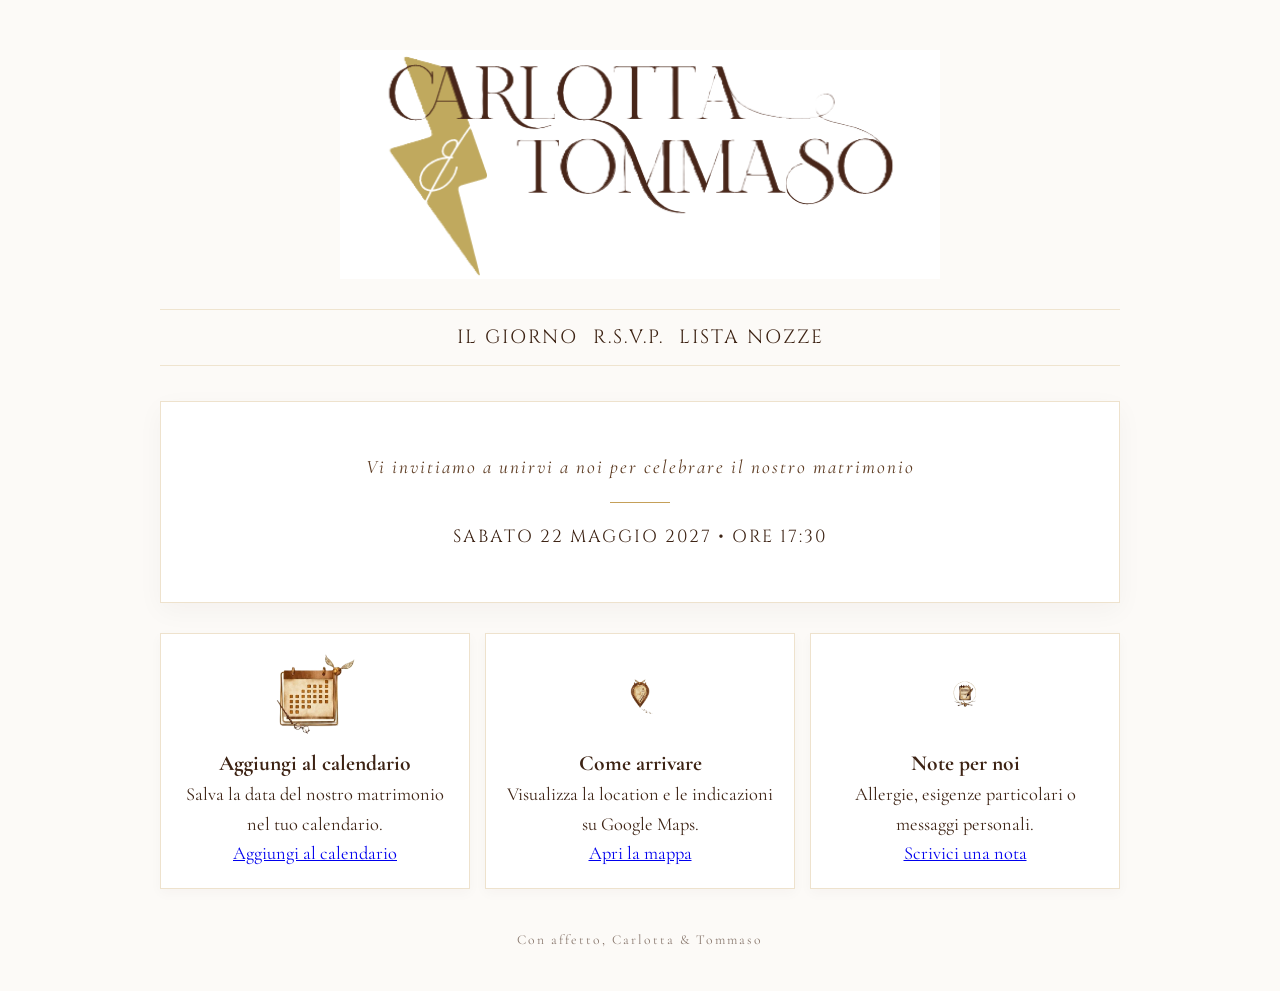
==== commit 31e475fe: "Update index.html" ====
--- a/index.html
+++ b/index.html
@@ -50,7 +50,7 @@
 </div>
 
   <div class="card">
-    <img src="luogo.png" alt="Mappa" class="card-icon">
+    <img src="Geotag.png" alt="Mappa" class="card-icon">
     <h3>Come arrivare</h3>
     <p>Visualizza la location e le indicazioni su Google Maps.</p>
     <a href="https://maps.app.goo.gl/1LUDcCnYyGX7gxTK9" target="_blank" class="card-link">
@@ -59,7 +59,7 @@
   </div>
 
   <div class="card">
-    <img src="nota.png" alt="Note" class="card-icon">
+    <img src="Blocconote.png" alt="Note" class="card-icon">
     <h3>Note per noi</h3>
     <p>
       Allergie, esigenze particolari o messaggi personali.
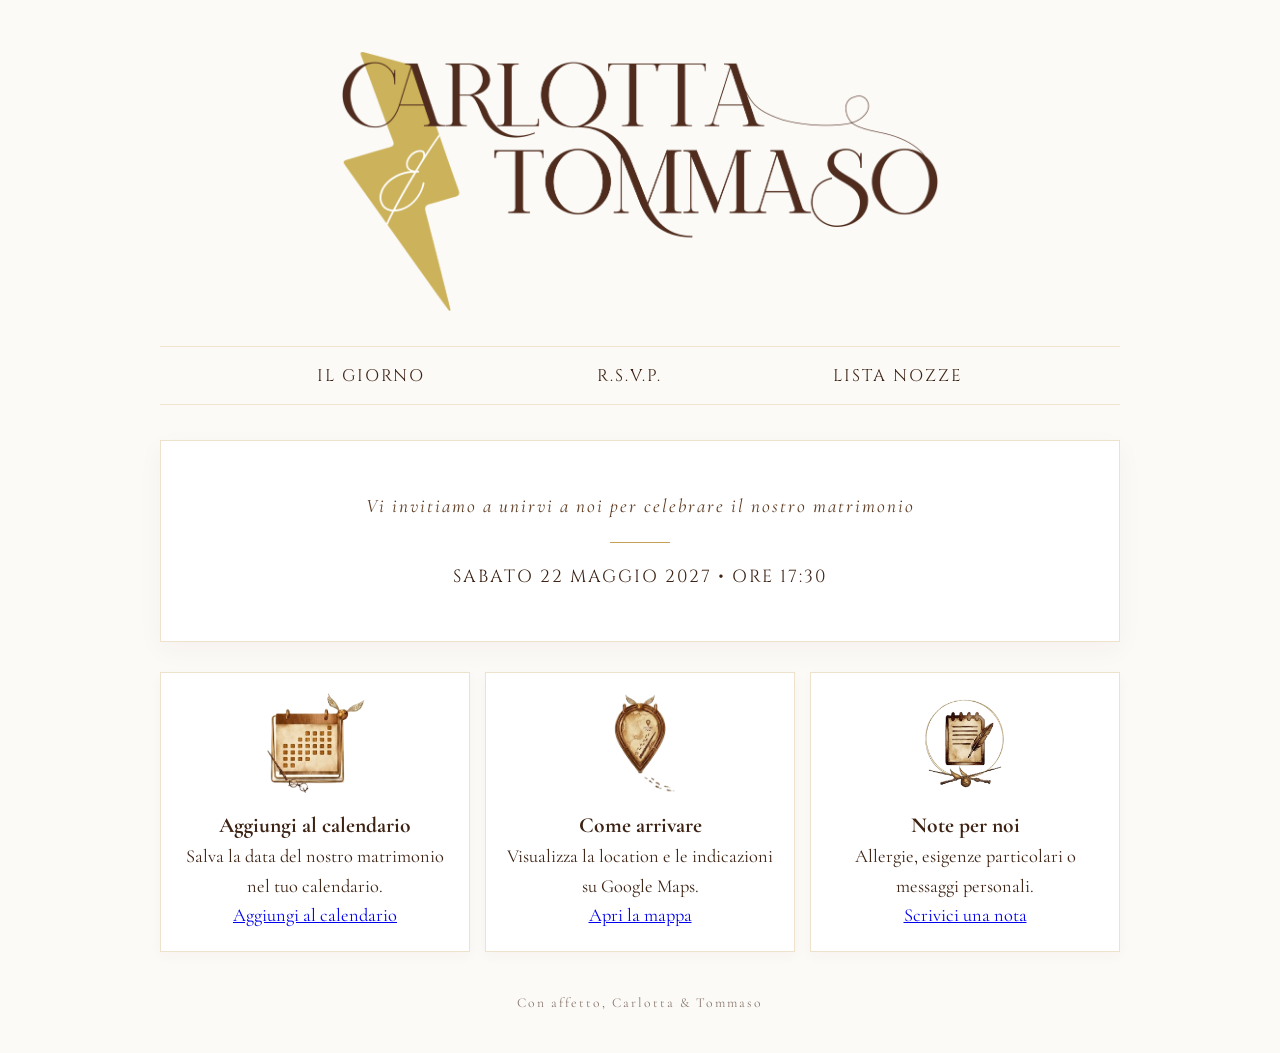
==== commit 4fec513b: "Update index.html" ====
--- a/index.html
+++ b/index.html
@@ -13,7 +13,7 @@
     <!-- Header con Logo Ridimensionato -->
     <header>
       <div class="logo-container">
-        <img src="logo-ct.png" alt="Logo Carlotta e Tommaso">
+        <img src="Carlotta&Tommaso.png" alt="Logo Carlotta e Tommaso">
       </div>
     </header>
 
--- a/style.css
+++ b/style.css
@@ -56,27 +56,29 @@
   margin: 0 auto;
 }
 
-/* 2. Menu di Navigazione Orizzontale (Senza elenco puntato) */
+/* Menu di Navigazione Orizzontale */
 nav {
-  margin: 20px 0 35px 0;
+  margin: 25px 0 35px 0;
   border-top: 1px solid rgba(197, 160, 89, 0.25);
   border-bottom: 1px solid rgba(197, 160, 89, 0.25);
-  padding: 12px 0;
+  padding: 14px 0;
+  width: 100%;
 }
 
 .nav-links {
-  list-style: none; /* Rimuove i pallini/punti dell'elenco */
-  display: flex;
-  justify-content: center;
+  list-style: none; /* Rimuove i punti dell'elenco */
+  display: flex;
+  justify-content: space-evenly; /* Distribuisce le voci in modo omogeneo su tutta la larghezza */
   align-items: center;
-  gap: 120px;
-  flex-wrap: wrap;
+  gap: 50px; /* Aumenta lo spazio minimo tra un elemento e l'altro */
+  margin: 0;
+  padding: 0;
 }
 
 .nav-links li a {
   font-family: var(--font-serif-header);
-  font-size: 1.2rem;
-  letter-spacing: 2px;
+  font-size: 1.05rem;
+  letter-spacing: 2px; /* Aumenta leggermente anche lo spazio tra le singole lettere */
   text-transform: uppercase;
   color: var(--color-primary);
   text-decoration: none;
@@ -86,6 +88,7 @@
 .nav-links li a:hover {
   color: var(--color-accent);
 }
+
 
 /* 2. Scheda Principale (Invito) - Correzione Allineamento */
 .invitation-card {
@@ -173,12 +176,15 @@
   box-shadow: 0 8px 20px rgba(61, 35, 20, 0.08);
 }
 
-/* Icone all'interno delle schede */
+
+/* Dimensione uniforme per tutte le icone delle schede */
+.card img, 
 .card-icon {
-  width: 80px; /* Dimensione contenuta per le icone */
-  height: 80px;
-  object-fit: contain;
-  margin-bottom: 12px;
+  width: 100px;             /* Larghezza fissa uguale per tutte */
+  height: 100px;            /* Altezza fissa uguale per tutte */
+  object-fit: contain;     /* Mantiene le proporzioni senza tagliare l'immagine */
+  display: block;
+  margin: 0 auto 15px auto; /* Centra l'icona e stacca dal testo sottostante */
 }
 
 .card-title {
